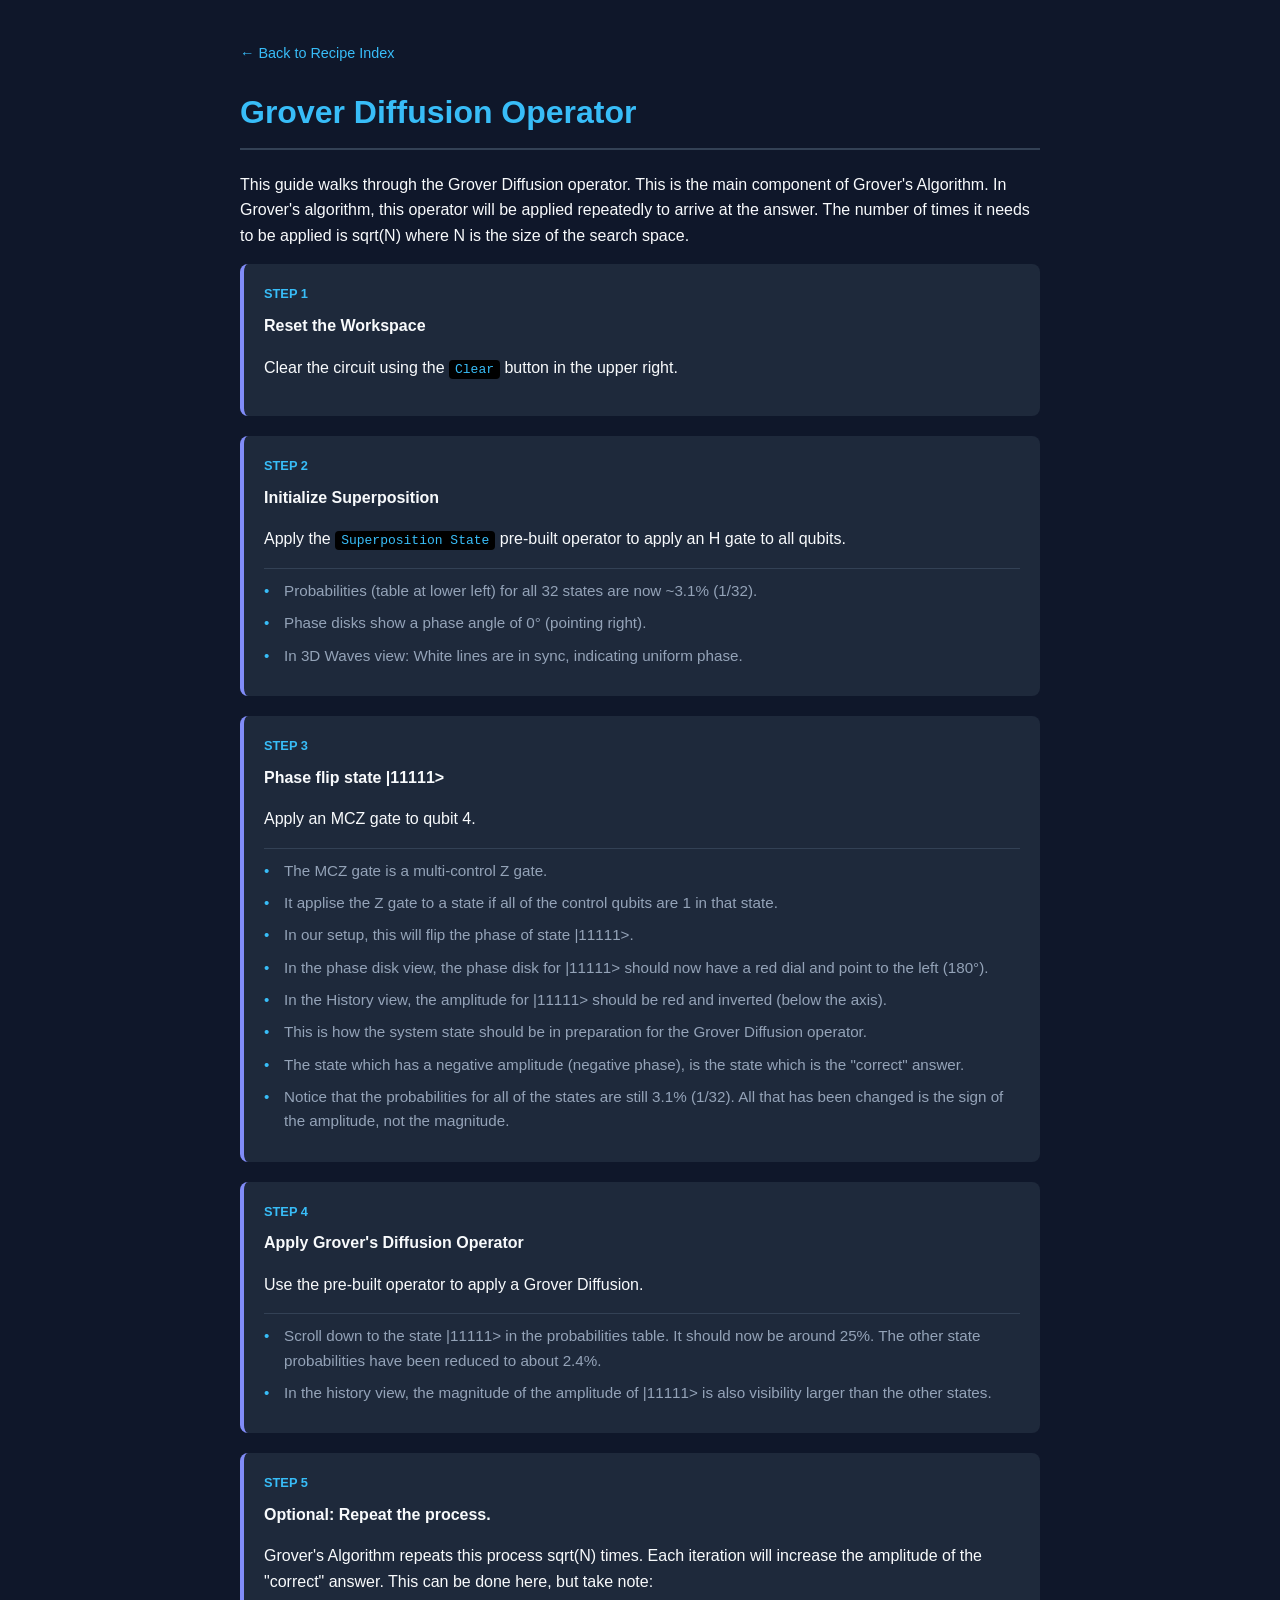
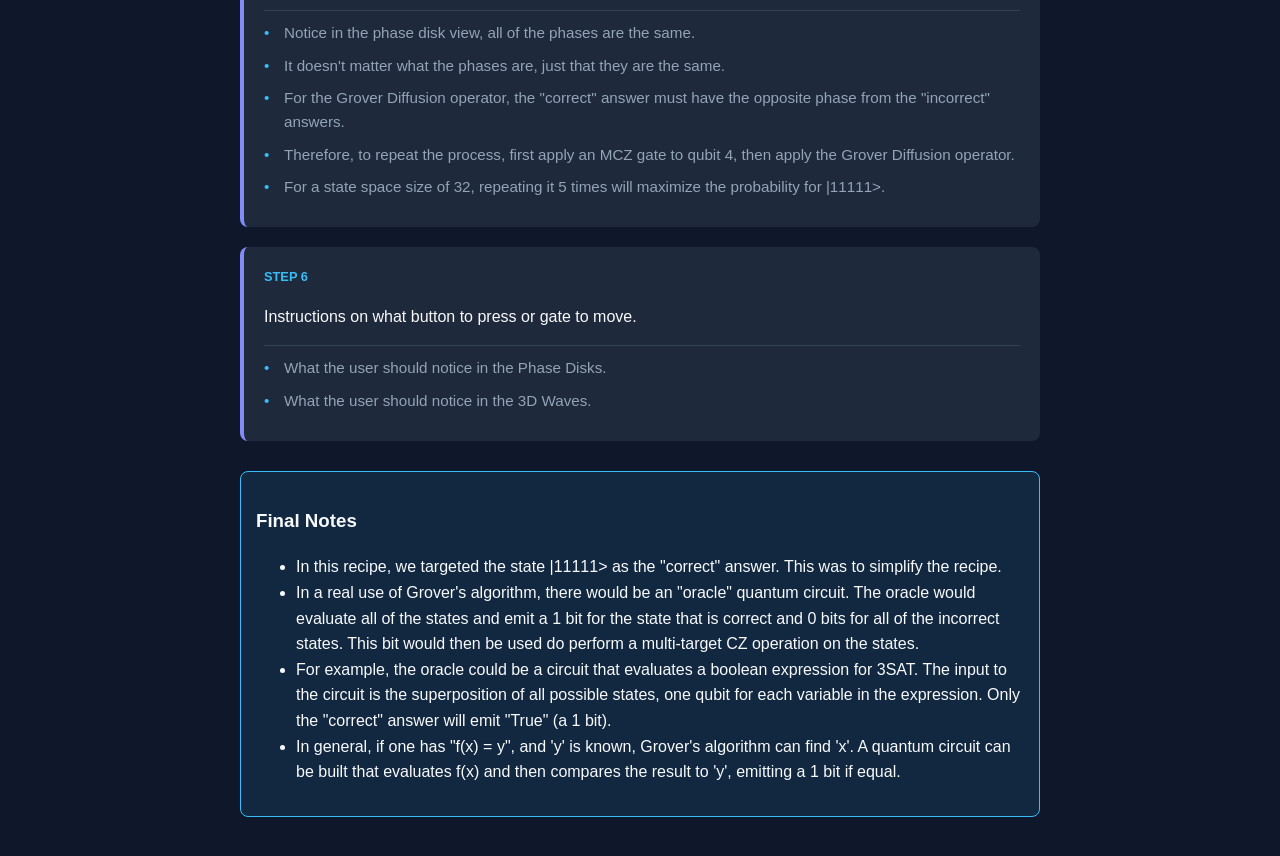
==== recipes/grover_diffusion.html @ bddc921f "Added Grover Diffusion recipe" ====
<!DOCTYPE html>
<html lang="en">
<head>
    <meta charset="UTF-8">
    <meta name="viewport" content="width=device-width, initial-scale=1.0">
    <title>Grover Diffusion Operator</title>
    <link rel="stylesheet" href="recipes.css">
</head>
<body>
    <nav class="nav-header">
        <a href="recipes.html" class="back-link">← Back to Recipe Index</a>
    </nav>
    <h1>Grover Diffusion Operator</h1>
    <p>
      This guide walks through the Grover Diffusion operator. This is the main component of Grover's Algorithm. In Grover's algorithm, this operator will be applied repeatedly to arrive at the answer.  The number of times it needs to be applied is sqrt(N) where N is the size of the search space.
    </p>

    <ol class="recipe-steps">
      <li>
        <strong>Reset the Workspace</strong>
        <p>Clear the circuit using the <code>Clear</code> button in the upper right.</p>
      </li>

        <li>
            <strong>Initialize Superposition</strong>
            <p>Apply the <code>Superposition State</code> pre-built operator to apply an H gate to all qubits.</p>
            <ul class="observations">
                <li>Probabilities (table at lower left) for all 32 states are now ~3.1% (1/32).</li>
                <li>Phase disks show a phase angle of 0&deg; (pointing right).</li>
                <li>In 3D Waves view: White lines are in sync, indicating uniform phase.</li>
            </ul>
        </li>
      
        <li>
            <strong>Phase flip state |11111></strong>
            <p>Apply an MCZ gate to qubit 4.</p>
            <ul class="observations">
              <li>The MCZ gate is a multi-control Z gate.</li>
              <li>It applise the Z gate to a state if all of the control qubits are 1 in that state.</li>
              <li>In our setup, this will flip the phase of state |11111>.</li>
              <li>In the phase disk view, the phase disk for |11111> should now have a red dial and point to the left (180&deg;).</li>
              <li>In the History view, the amplitude for |11111> should be red and inverted (below the axis).</li>
              <li>This is how the system state should be in preparation for the Grover Diffusion operator.</li>
              <li>The state which has a negative amplitude (negative phase), is the state which is the &quot;correct&quot; answer.</li>
              <li>Notice that the probabilities for all of the states are still 3.1% (1/32). All that has been changed is the sign of the amplitude, not the magnitude.</li>
            </ul>
        </li>

        <li>
            <strong>Apply Grover's Diffusion Operator</strong>
            <p>Use the pre-built operator to apply a Grover Diffusion.</p>
            <ul class="observations">
                <li>Scroll down to the state |11111> in the probabilities table. It should now be around 25%. The other state probabilities have been reduced to about 2.4%.</li>
                <li>In the history view, the magnitude of the amplitude of |11111> is also visibility larger than the other states.</li>
            </ul>
        </li>

        <li>
            <strong>Optional: Repeat the process.</strong>
            <p>Grover's Algorithm repeats this process sqrt(N) times. Each iteration will increase the amplitude of the &quot;correct&quot; answer. This can be done here, but take note:</p>
            <ul class="observations">
              <li>Notice in the phase disk view, all of the phases are the same.</li>
              <li>It doesn't matter what the phases are, just that they are the same.</li>
              <li>For the Grover Diffusion operator, the &quot;correct&quot; answer must have the opposite phase from the &quot;incorrect&quot; answers.</li>
              <li>Therefore, to repeat the process, first apply an MCZ gate to qubit 4, then apply the Grover Diffusion operator.</li>
              <li>For a state space size of 32, repeating it 5 times will maximize the probability for |11111>.</li>
            </ul>
        </li>
        
        <li>
            <strong></strong>
            <p>Instructions on what button to press or gate to move.</p>
            <ul class="observations">
                <li>What the user should notice in the Phase Disks.</li>
                <li>What the user should notice in the 3D Waves.</li>
            </ul>
        </li>
        
        
        </ol>

    <section class="note-box">
        <h3>Final Notes</h3>
        <ul>
          <li>In this recipe, we targeted the state |11111> as the &quot;correct&quot; answer. This was to simplify the recipe.
          <li>In a real use of Grover's algorithm, there would be an &quot;oracle&quot; quantum circuit. The oracle would evaluate all of the states and emit a 1 bit for the state that is correct and 0 bits for all of the incorrect states. This bit would then be used do perform a multi-target CZ operation on the states.</li>
          
          <li>For example, the oracle could be a circuit that evaluates a boolean expression for 3SAT. The input to the circuit is the superposition of all possible states, one qubit for each variable in the expression. Only the &quot;correct&quot; answer will emit &quot;True&quot; (a 1 bit).</li>

          <li>In general, if one has &quot;f(x) = y&quot;, and 'y' is known, Grover's algorithm can find 'x'. A quantum circuit can be built that evaluates f(x) and then compares the result to 'y', emitting a 1 bit if equal.</li>

        </ul>
    </section>

</body>
</html>
---- recipes/recipes.css ----
/* Updated recipes.css */
:root {
    --bg-color: #0f172a;
    --card-bg: #1e293b;
    --accent-blue: #38bdf8;
    --accent-purple: #818cf8;
    --text-main: #f8fafc;
    --text-muted: #94a3b8;
    --border-color: #334155;
}

body {
    background-color: var(--bg-color);
    color: var(--text-main);
    font-family: 'Inter', -apple-system, BlinkMacSystemFont, sans-serif;
    line-height: 1.6;
    max-width: 800px;
    margin: 40px auto;
    padding: 0 20px;
}

h1 {
    color: var(--accent-blue);
    border-bottom: 2px solid var(--border-color);
    padding-bottom: 10px;
    font-size: 2rem;
}

/* Step Container */
ol.recipe-steps {
    list-style: none;
    padding: 0;
    counter-reset: step-counter;
}

ol.recipe-steps > li {
    counter-increment: step-counter;
    background: var(--card-bg);
    margin-bottom: 20px;
    padding: 20px;
    border-radius: 8px;
    border-left: 4px solid var(--accent-purple);
    position: relative;
}

ol.recipe-steps > li::before {
    content: "Step " counter(step-counter);
    display: block;
    font-weight: bold;
    color: var(--accent-blue);
    text-transform: uppercase;
    font-size: 0.8rem;
    margin-bottom: 8px;
}

/* Nested Observations/Details */
ul.observations {
    list-style: none;
    padding-left: 0;
    margin-top: 15px;
    border-top: 1px solid var(--border-color);
    padding-top: 10px;
}

ul.observations li {
    font-size: 0.95rem;
    color: var(--text-muted);
    margin-bottom: 8px;
    padding-left: 20px;
    position: relative;
}

ul.observations li::before {
    content: "•";
    position: absolute;
    left: 0;
    color: var(--accent-blue);
}

.note-box {
    background: rgba(56, 189, 248, 0.1);
    border: 1px solid var(--accent-blue);
    padding: 15px;
    border-radius: 8px;
    margin-top: 30px;
}

code {
    background: #000;
    padding: 2px 6px;
    border-radius: 4px;
    font-family: monospace;
    color: var(--accent-blue);
}

/* Navigation link styling */
.nav-header {
    margin-bottom: 20px;
}

.back-link {
    color: var(--accent-blue);
    text-decoration: none;
    font-size: 0.9rem;
    display: inline-flex;
    align-items: center;
    gap: 8px;
    transition: opacity 0.2s;
}

.back-link:hover {
    opacity: 0.8;
    text-decoration: underline;
}
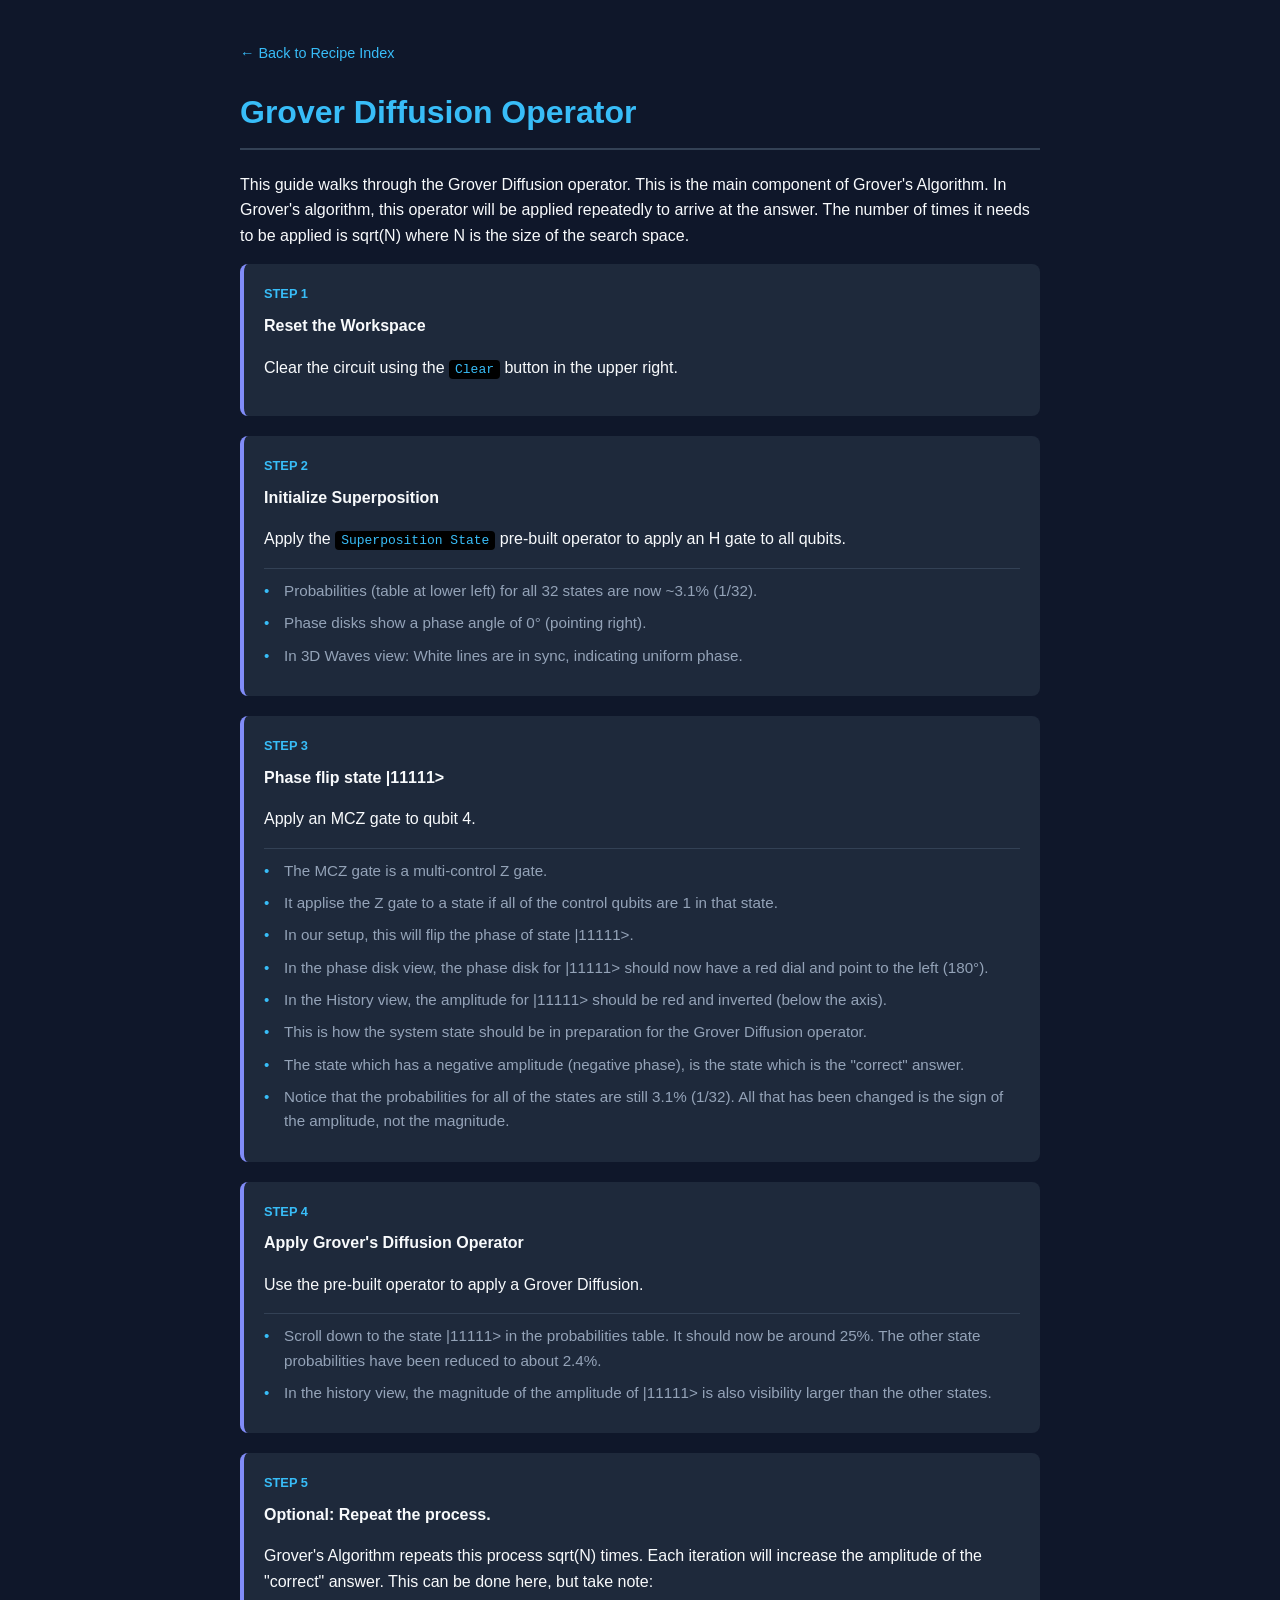
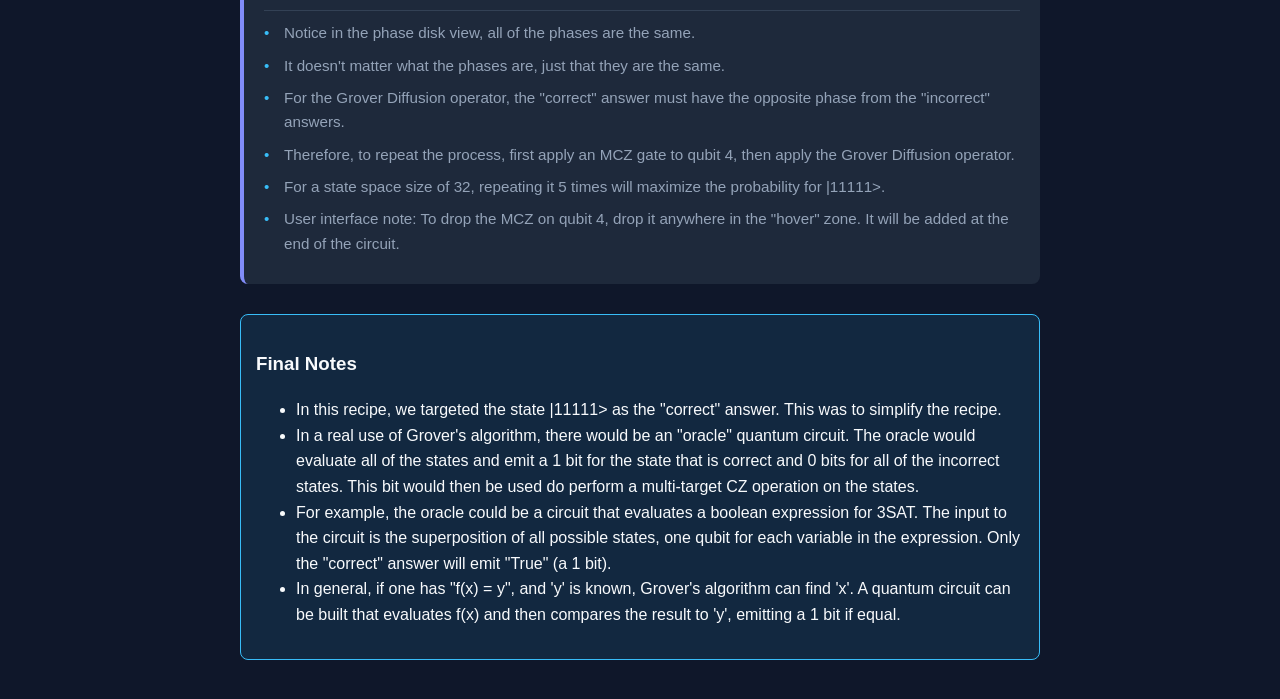
==== commit a31585a1: "Fixed formatting issue in recipe index; added additional note to Grover Diffusion" ====
--- a/recipes/grover_diffusion.html
+++ b/recipes/grover_diffusion.html
@@ -64,18 +64,9 @@
               <li>For the Grover Diffusion operator, the &quot;correct&quot; answer must have the opposite phase from the &quot;incorrect&quot; answers.</li>
               <li>Therefore, to repeat the process, first apply an MCZ gate to qubit 4, then apply the Grover Diffusion operator.</li>
               <li>For a state space size of 32, repeating it 5 times will maximize the probability for |11111>.</li>
+              <li>User interface note: To drop the MCZ on qubit 4, drop it anywhere in the &quot;hover&quot; zone. It will be added at the end of the circuit.</li>
             </ul>
         </li>
-        
-        <li>
-            <strong></strong>
-            <p>Instructions on what button to press or gate to move.</p>
-            <ul class="observations">
-                <li>What the user should notice in the Phase Disks.</li>
-                <li>What the user should notice in the 3D Waves.</li>
-            </ul>
-        </li>
-        
         
         </ol>
 
